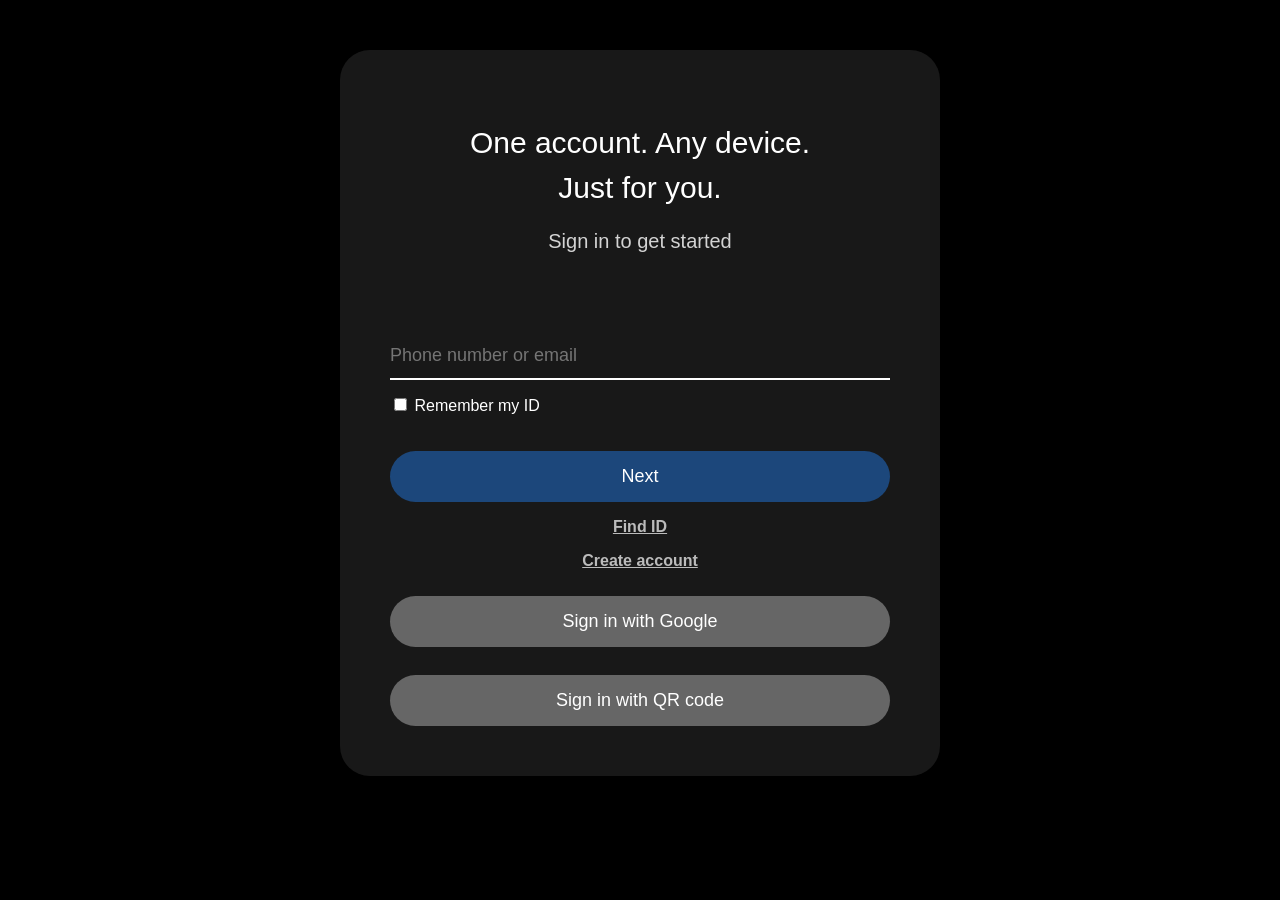
==== Login Page/index.html @ f8125f67 "Add files via upload" ====
<!DOCTYPE html>
<html>
<head>
    <title>Login Page</title>
    <link rel="stylesheet" href="style.css">
</head>
<body>

    <div class="login-box">

        <h1>One account. Any device.<br>
            Just for you.</h1>

        <p class="subtitle">Sign in to get started</p>

        <form>
            <input type="text" placeholder="Phone number or email">

            <br>

            <label>
                <input type="checkbox">
                Remember my ID
            </label>

            <br><br>

            <button type="button">Next</button>

            <p><a href="#">Find ID</a></p>

            <p><a href="#">Create account</a></p>

            <button type="button" class="social">
                Sign in with Google
            </button>

            <br><br>

            <button type="button" class="social">
                Sign in with QR code
            </button>
        </form>

    </div>

</body>
</html>
---- Login Page/style.css ----
body {
    background-color: black;
    font-family: Arial, sans-serif;
    color: white;
    margin: 0;
    padding: 30px;
}

.login-box {
    background-color: #181818;
    width: 500px;
    margin: 20px auto;
    padding: 50px;
    border-radius: 30px;
    text-align: center;
}

h1 {
    font-size: 30px;
    font-weight: normal;
    line-height: 1.5;
}

.subtitle {
    color: lightgray;
    font-size: 20px;
    margin-bottom: 80px;
}

input[type="text"] {
    width: 100%;
    padding: 12px 0;
    background-color: transparent;
    border: none;
    border-bottom: 2px solid white;
    color: white;
    font-size: 18px;
    outline: none;
}

label {
    display: block;
    text-align: left;
    margin-top: 15px;
    font-size: 16px;
}

button {
    width: 100%;
    padding: 15px;
    border: none;
    border-radius: 30px;
    background-color: #1c477b;
    color: white;
    font-size: 18px;
    cursor: pointer;
}

a {
    color: #bbbbbb;
    font-size: 16px;
    font-weight: bold;
}

.social {
    background-color: #666666;
    margin-top: 10px;
}

button:hover {
    opacity: 0.8;
}
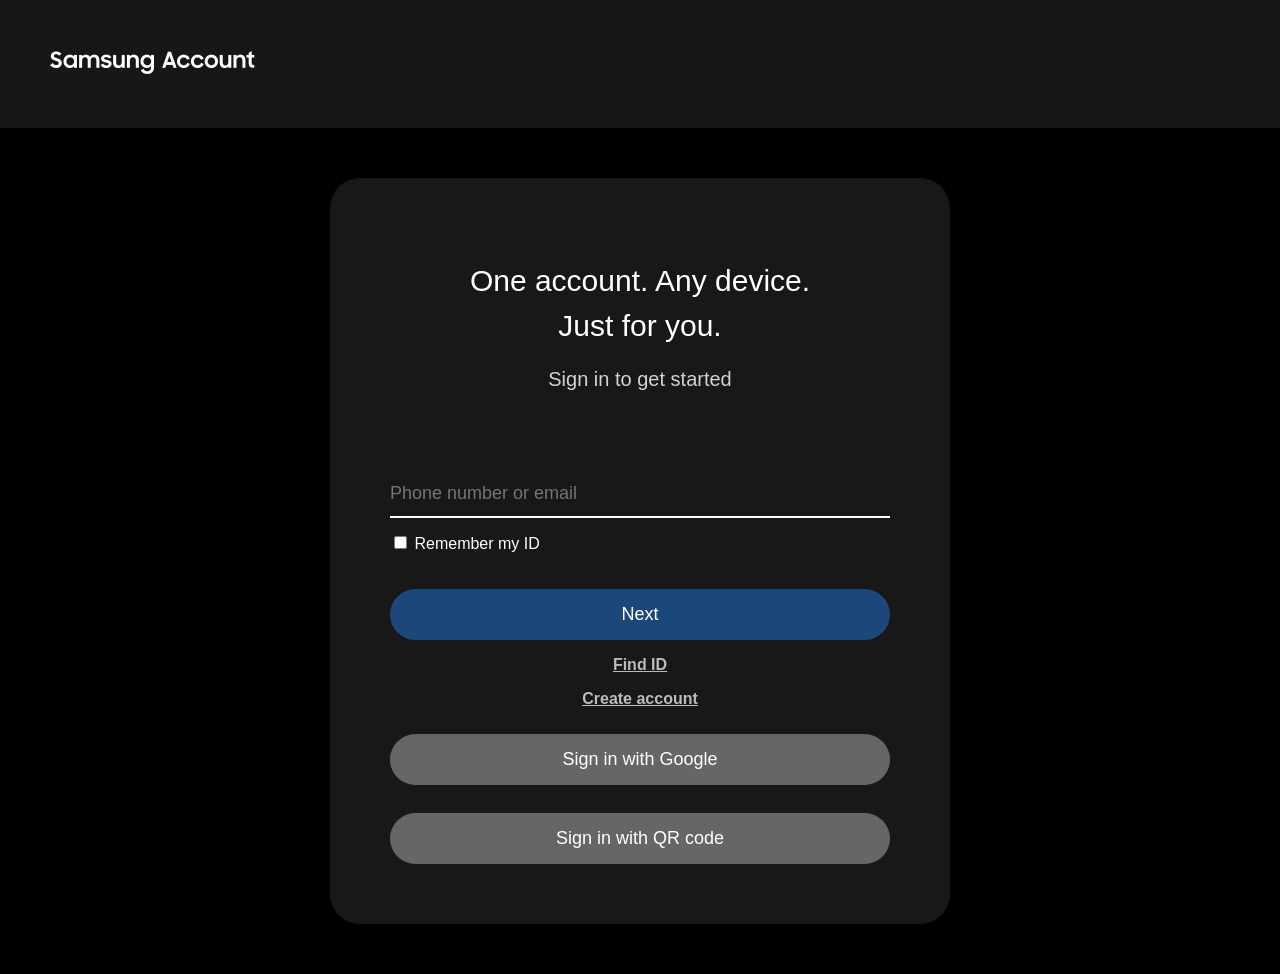
==== commit 3882369e: "Add .DS_Store and new SVG logo image - Added a .DS_Store file to the static directory. - Introduced " ====
--- a/Login Page/index.html
+++ b/Login Page/index.html
@@ -1,11 +1,17 @@
-
 <!DOCTYPE html>
 <html>
 <head>
-    <title>Login Page</title>
+    <title>Sign In</title>
     <link rel="stylesheet" href="style.css">
 </head>
 <body>
+    <div class="box">
+        <nav class="navbar">
+            <a class="logo">
+                <img src="images/logo.png" alt="Samsung Logo">
+            </a>
+        </nav>
+    </div>
 
     <div class="login-box">
 
@@ -25,7 +31,7 @@
             </label>
 
             <br><br>
-
+        
             <button type="button">Next</button>
 
             <p><a href="#">Find ID</a></p>
--- a/Login Page/style.css
+++ b/Login Page/style.css
@@ -1,21 +1,23 @@
-
 body {
     background-color: black;
     font-family: Arial, sans-serif;
     color: white;
     margin: 0;
-    padding: 30px;
 }
 
 .login-box {
+    display: block;
     background-color: #181818;
     width: 500px;
-    margin: 20px auto;
-    padding: 50px;
+    margin: 50px auto;
+    padding: 60px;
     border-radius: 30px;
     text-align: center;
 }
 
+.login-box .p{
+    text-align: left;
+}
 h1 {
     font-size: 30px;
     font-weight: normal;
@@ -71,3 +73,12 @@
 button:hover {
     opacity: 0.8;
 }
+
+.box{
+    background-color: #171717;
+    width: 100%;
+    padding: 50px;
+}
+.navbar .logo{
+    filter: invert(1);
+}
